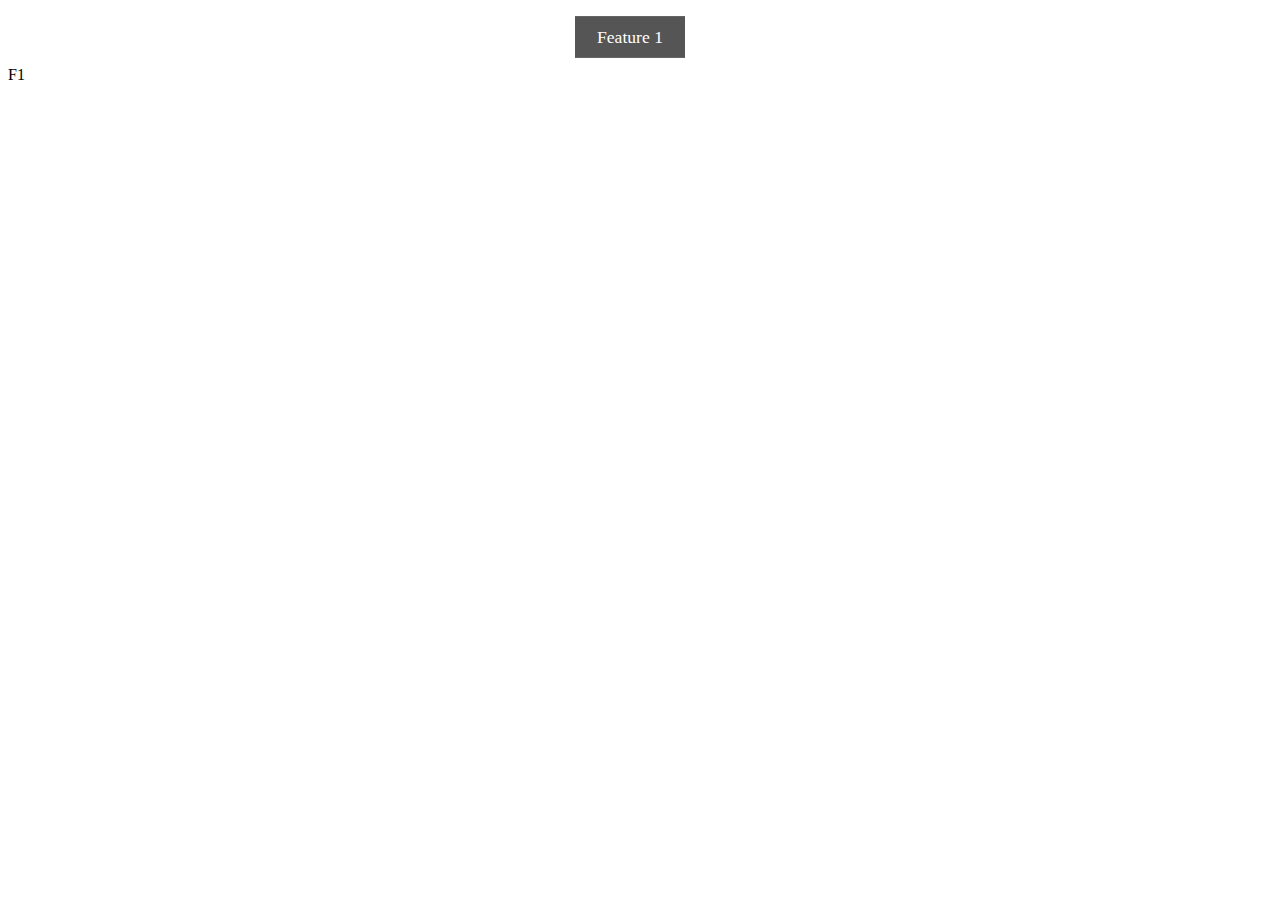
==== pages/feature-1/index.html @ 8eae65cc "fix(feature-2): fixing the link" ====
<!DOCTYPE html>
<html lang="en">
<head>
    <meta charset="UTF-8">
    <meta name="viewport" content="width=device-width, initial-scale=1.0">
    <title>Feature 1</title>

    <link rel="stylesheet" href="./assets/css/style.css">
    <link rel="stylesheet" href="./assets/css/header.css">
</head>
<body>
    <header class="header">
        <a href="../../index.html" class="btn">Home</a>
        <a class="btn active">Feature 1</a>
        <a href="../feature-2/index.html" class="btn">Feature 2</a>
    </header>
    F1
</body>
</html>
---- pages/feature-1/assets/css/header.css ----
/* header.css */

.header {
    display: flex;
    justify-content: center;
    padding: 10px 0;
}

.header .btn {
    color: white;
    text-decoration: none;
    padding: 10px 20px;
    margin: 0 10px;
    transition: background-color 0.5s ease, transform 0.5s ease;
    position: relative; /* Position relative for pseudo-element */
}

.header .btn::before {
    content: '';
    position: absolute;
    bottom: -3px;
    left: 50%;
    width: 0%;
    height: 3px;
    background-color: transparent; /* Initially transparent */
    transition: all 0.5s ease; /* Transition for underline effect */
}

.header .btn:hover, .header .btn.active {
    background-color: #555;
    transform: scale(1.1);
}

.header .btn:hover::before {
    left: 0;
    width: 100%;
    background-color: #ff0000; /* Color for underline effect */
}
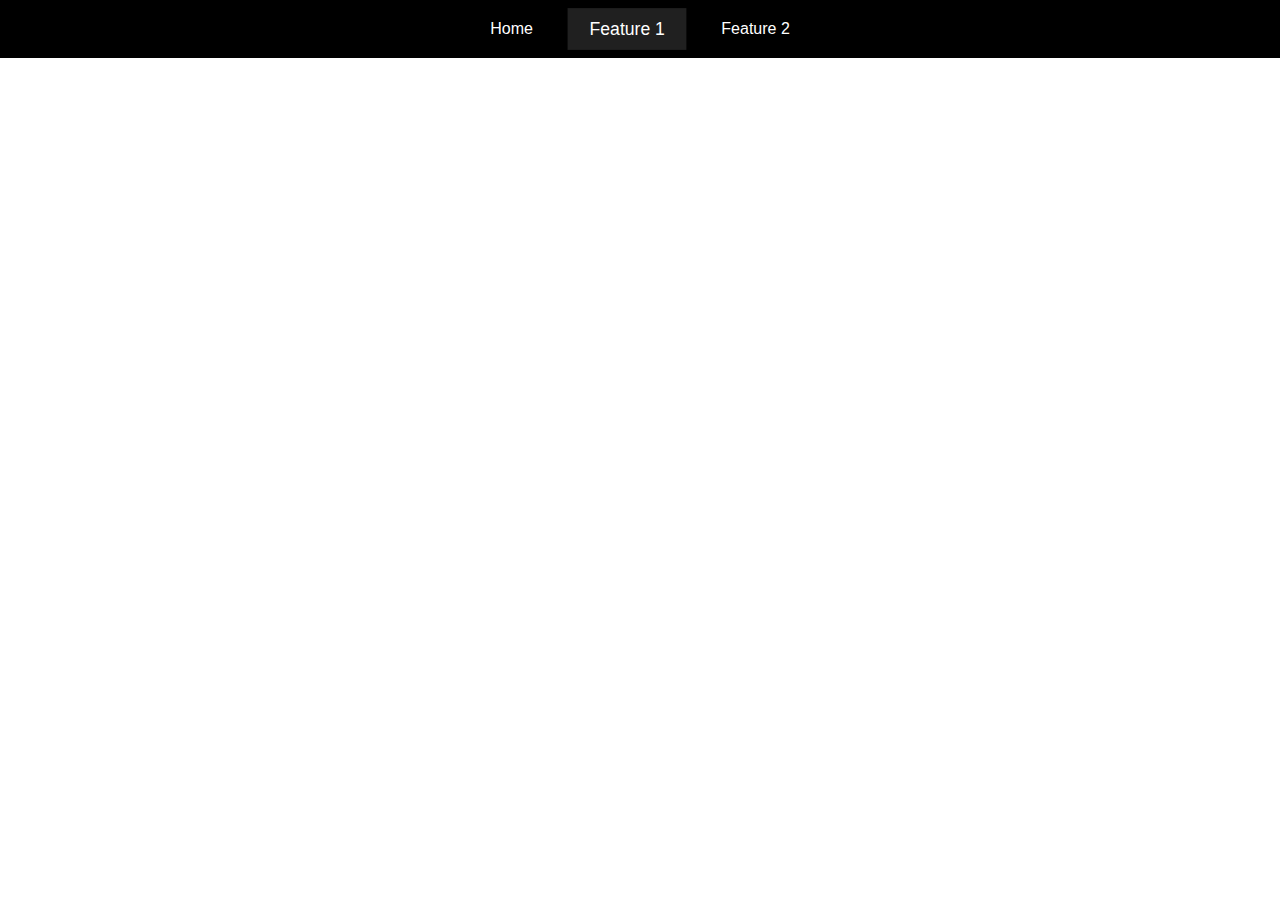
==== commit d5ff0b28: "fix(headers): updated headers" ====
--- a/pages/feature-1/index.html
+++ b/pages/feature-1/index.html
@@ -14,6 +14,6 @@
         <a class="btn active">Feature 1</a>
         <a href="../feature-2/index.html" class="btn">Feature 2</a>
     </header>
-    F1
+
 </body>
 </html>--- a/pages/feature-1/assets/css/style.css
+++ b/pages/feature-1/assets/css/style.css
@@ -0,0 +1,8 @@
+/* style.css */
+
+body {
+    margin: 0;
+    padding: 0;
+    font-family: Arial, sans-serif;
+    box-sizing: border-box;
+}--- a/pages/feature-1/assets/css/header.css
+++ b/pages/feature-1/assets/css/header.css
@@ -4,6 +4,7 @@
     display: flex;
     justify-content: center;
     padding: 10px 0;
+    background-color: black;
 }
 
 .header .btn {
@@ -22,17 +23,17 @@
     left: 50%;
     width: 0%;
     height: 3px;
-    background-color: transparent; /* Initially transparent */
-    transition: all 0.5s ease; /* Transition for underline effect */
+    background-color: #cc0000;
+    transition: all 0.5s ease;
 }
 
 .header .btn:hover, .header .btn.active {
-    background-color: #555;
+    background-color: #e9e9e923;
     transform: scale(1.1);
 }
 
 .header .btn:hover::before {
     left: 0;
     width: 100%;
-    background-color: #ff0000; /* Color for underline effect */
+    background-color: #0025ff; /* Color for underline effect */
 }
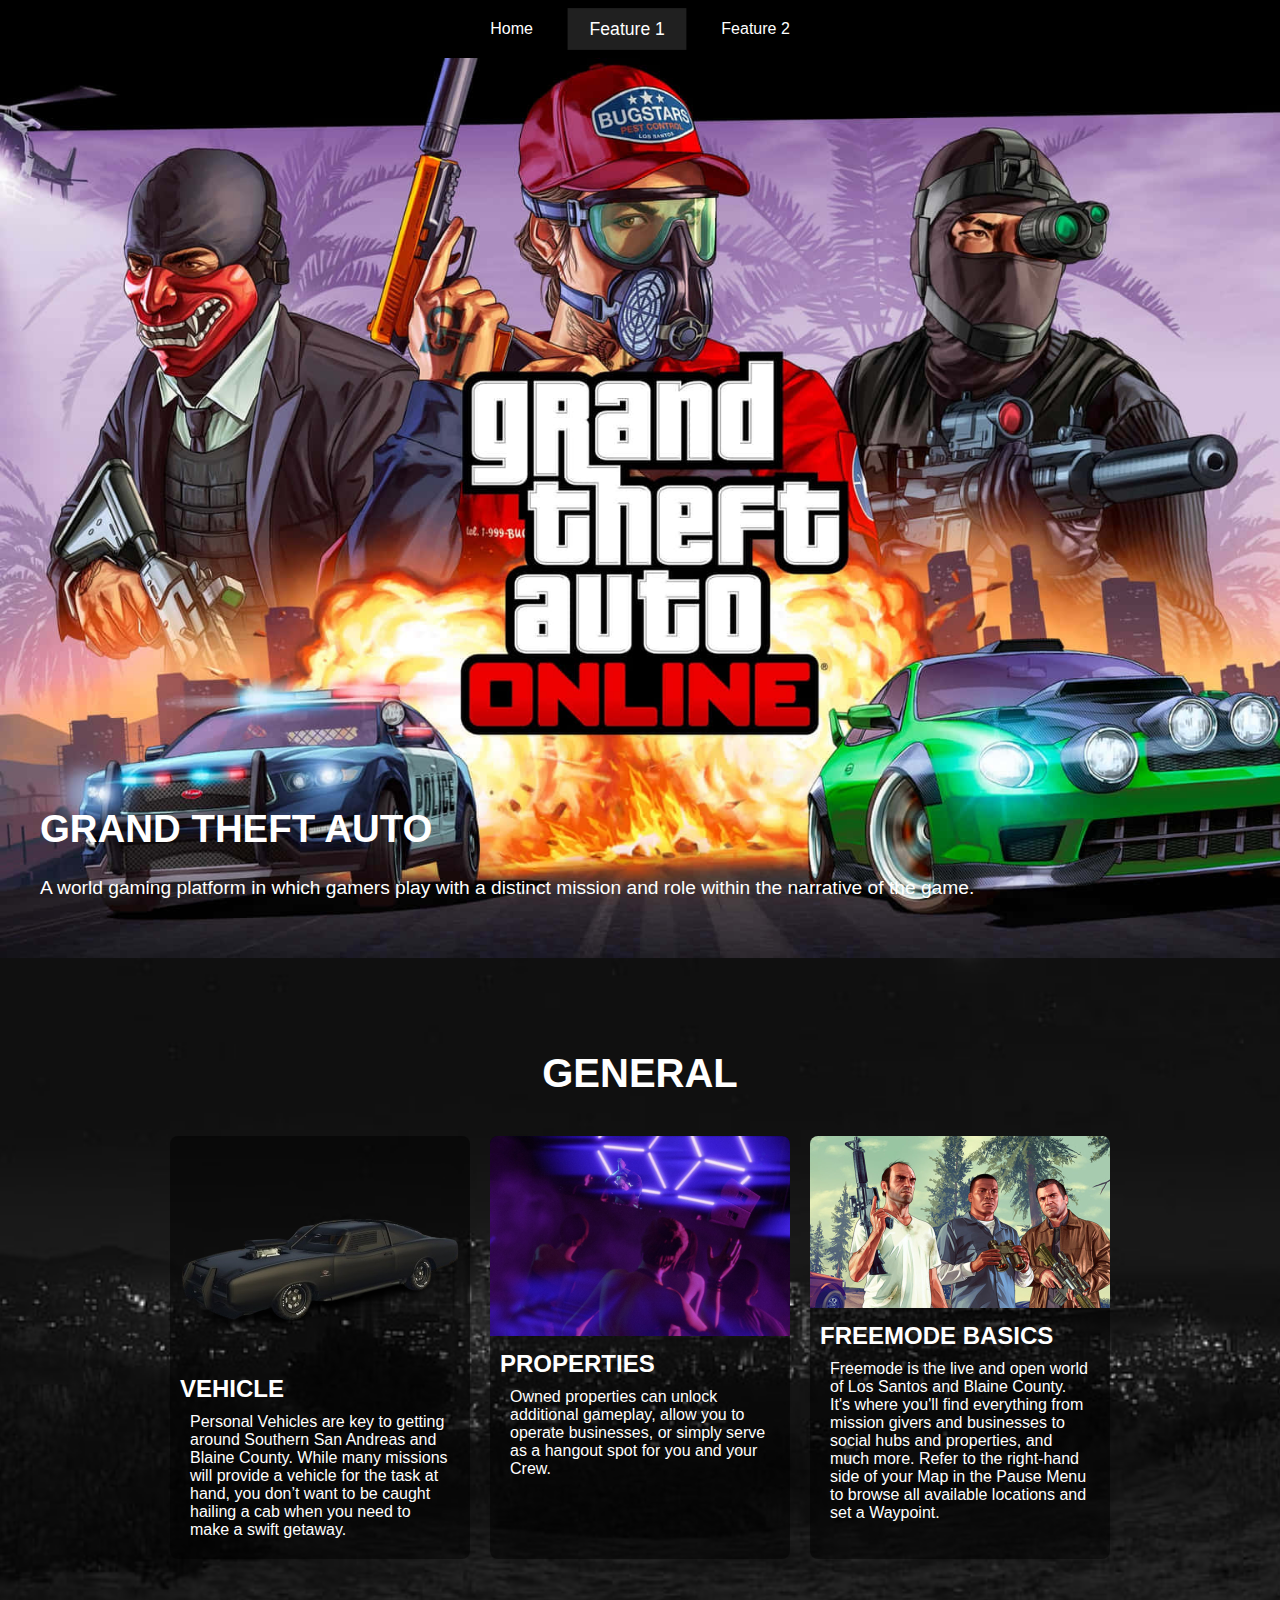
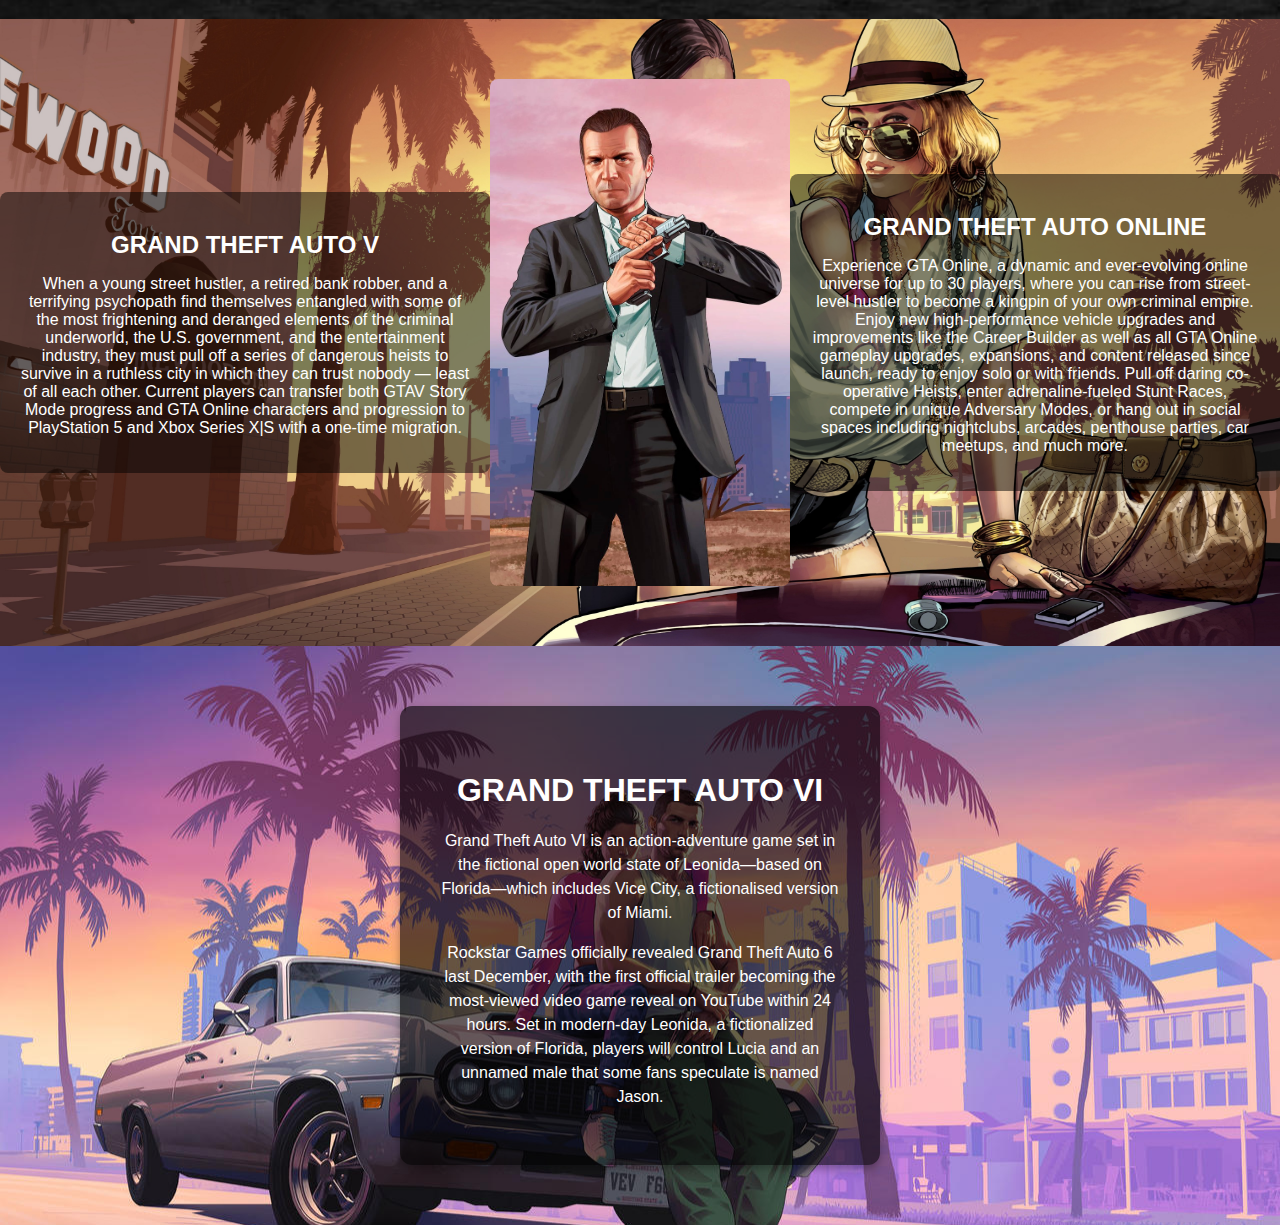
==== commit 5c7d6a88: "refactor(feature-1): updated" ====
--- a/pages/feature-1/index.html
+++ b/pages/feature-1/index.html
@@ -15,5 +15,59 @@
         <a href="../feature-2/index.html" class="btn">Feature 2</a>
     </header>
 
+    <section class="first-section">
+        <div class="description">
+            <h1>GRAND THEFT AUTO</h1>
+            <p>A world gaming platform in which gamers play with a distinct mission and role within the narrative of the game.</p>
+        </div>
+    </section>
+
+    <section class="second-section">
+        <div class="container">
+            <h2>GENERAL</h2>
+            <div class="features">
+                <div class="feature-item">
+                    <img src="../feature-1/assets/img/v-removebg-preview.png" alt="Feature 1">
+                    <h3>VEHICLE</h3>
+                    <p>Personal Vehicles are key to getting around Southern San Andreas and Blaine County. While many missions will provide a vehicle for the task at hand, you don’t want to be caught hailing a cab when you need to make a swift getaway.</p>
+                </div>
+                <div class="feature-item">
+                    <img src="../feature-1/assets/img/nc.jpg" alt="Feature 2">
+                    <h3>PROPERTIES</h3>
+                    <p>Owned properties can unlock additional gameplay, allow you to operate businesses, or simply serve as a hangout spot for you and your Crew.</p>
+                </div>
+                <div class="feature-item">
+                    <img src="../feature-1/assets/img/GTA4.jpg" alt="Feature 3">
+                    <h3>FREEMODE BASICS</h3>
+                    <p>Freemode is the live and open world of Los Santos and Blaine County. It's where you'll find everything from mission givers and businesses to social hubs and properties, and much more. Refer to the right-hand side of your Map in the Pause Menu to browse all available locations and set a Waypoint.</p>
+                </div>
+            </div>
+        </div>
+    </section>
+
+    <section class="third-section">
+        <div class="left-description">
+            <h2>GRAND THEFT AUTO V</h2>
+            <p>When a young street hustler, a retired bank robber, and a terrifying psychopath find themselves entangled with some of the most frightening and deranged elements of the criminal underworld, the U.S. government, and the entertainment industry, they must pull off a series of dangerous heists to survive in a ruthless city in which they can trust nobody — least of all each other.
+                Current players can transfer both GTAV Story Mode progress and GTA Online characters and progression to PlayStation 5 and Xbox Series X|S with a one-time migration.</p>
+        </div>
+        <div class="center-overlay">
+            <img src="../feature-1/assets/img/GTA8.jpg" alt="Overlay Photo">
+        </div>
+        <div class="right-description">
+            <h2>GRAND THEFT AUTO ONLINE</h2>
+            <p>Experience GTA Online, a dynamic and ever-evolving online universe for up to 30 players, where you can rise from street-level hustler to become a kingpin of your own criminal empire.
+                Enjoy new high-performance vehicle upgrades and improvements like the Career Builder as well as all GTA Online gameplay upgrades, expansions, and content released since launch, ready to enjoy solo or with friends. Pull off daring co-operative Heists, enter adrenaline-fueled Stunt Races, compete in unique Adversary Modes, or hang out in social spaces including nightclubs, arcades, penthouse parties, car meetups, and much more.</p>
+        </div>
+    </section>
+
+    <section class="fourth-section">
+        <div class="card">
+            <h2>GRAND THEFT AUTO VI</h2>
+            <p>Grand Theft Auto VI is an action-adventure game set in the fictional open world state of Leonida—based on Florida—which includes Vice City, a fictionalised version of Miami.</p>
+            <p>Rockstar Games officially revealed Grand Theft Auto 6 last December, with the first official trailer becoming the most-viewed video game reveal on YouTube within 24 hours. Set in modern-day Leonida, a fictionalized version of Florida, players will control Lucia and an unnamed male that some fans speculate is named Jason.</p>
+        </div>
+    </section>
+
 </body>
 </html>--- a/pages/feature-1/assets/css/style.css
+++ b/pages/feature-1/assets/css/style.css
@@ -5,4 +5,163 @@
     padding: 0;
     font-family: Arial, sans-serif;
     box-sizing: border-box;
-}+}
+
+/* First Section Styles */
+.first-section {
+    position: relative;
+    width: 100%;
+    height: 100vh;
+    background: url('../img/GTA10.jpg') no-repeat center center/cover;
+    display: flex;
+    align-items: flex-end; /* Align content to the bottom */
+}
+
+.description {
+    background-color: transparent;
+    font-size: larger;
+    color: white;
+    padding: 20px;
+    margin: 20px;
+}
+
+/* Second Section Styles */
+.second-section {
+    background: url('../img/GTA3.jpg') no-repeat center center/cover;
+    padding: 60px 0;
+    color: white;
+}
+
+.second-section .container {
+    width: 80%;
+    margin: 0 auto;
+    text-align: center;
+}
+
+.second-section h2 {
+    font-size: 2.5rem;
+    margin-bottom: 40px;
+}
+
+.second-section .features {
+    display: flex;
+    flex-wrap: wrap;
+    gap: 20px;
+    justify-content: center;
+}
+
+.second-section .feature-item {
+    background-color: rgba(0, 0, 0, 0.5); /* Semi-transparent background */
+    border-radius: 8px;
+    overflow: hidden;
+    max-width: 300px;
+    text-align: left;
+}
+
+.second-section .feature-item img {
+    width: 100%;
+    height: auto;
+}
+
+.second-section .feature-item h3 {
+    font-size: 1.5rem;
+    margin: 10px;
+}
+
+.second-section .feature-item p {
+    font-size: 1rem;
+    margin: 10px;
+    padding: 0 10px 10px;
+}
+
+/* Third Section Styles */
+.third-section {
+    display: grid;
+    grid-template-columns: 1fr 300px 1fr;
+    grid-template-areas: 
+        "left-description center-overlay right-description";
+    background: url('../img/GTA7.jpg') no-repeat center center/cover;
+    padding: 60px 0;
+    color: white;
+    align-items: center;
+    text-align: center;
+}
+
+.third-section .left-description {
+    grid-area: left-description;
+    padding: 20px;
+    background-color: rgba(0, 0, 0, 0.5); /* Semi-transparent background */
+    border-radius: 8px;
+}
+
+.third-section .center-overlay {
+    grid-area: center-overlay;
+    display: flex;
+    align-items: center;
+    justify-content: center;
+}
+
+.third-section .center-overlay img {
+    max-width: 100%;
+    height: auto;
+    border-radius: 8px;
+}
+
+.third-section .right-description {
+    grid-area: right-description;
+    padding: 20px;
+    background-color: rgba(0, 0, 0, 0.5); /* Semi-transparent background */
+    border-radius: 8px;
+}
+
+.third-section h2 {
+    font-size: 1.5rem;
+    margin-bottom: 10px;
+}
+
+.third-section p {
+    font-size: 1rem;
+}
+
+.logo{
+    height: -50%;
+    width: -10;
+}
+
+/* Fourth Section Styles */
+.fourth-section {
+    background: url('../img/GTA11.jpg') no-repeat center center/cover;
+    padding: 60px 0;
+    display: flex;
+    align-items: center;
+    justify-content: center;
+}
+
+.card {
+    background-color: rgba(0, 0, 0, 0.6); /* Semi-transparent background */
+    color: white;
+    padding: 40px;
+    max-width: 400px;
+    text-align: center;
+    border-radius: 12px;
+    box-shadow: 0 4px 8px rgba(0, 0, 0, 0.3);
+    transition: transform 0.3s ease, box-shadow 0.3s ease;
+}
+
+.card h2 {
+    font-size: 2rem;
+    margin-bottom: 20px;
+}
+
+.card p {
+    font-size: 1rem;
+    line-height: 1.5;
+}
+
+.card:hover {
+    transform: translateY(-10px);
+    box-shadow: 0 8px 16px rgba(0, 0, 0, 0.4);
+}
+
+
+
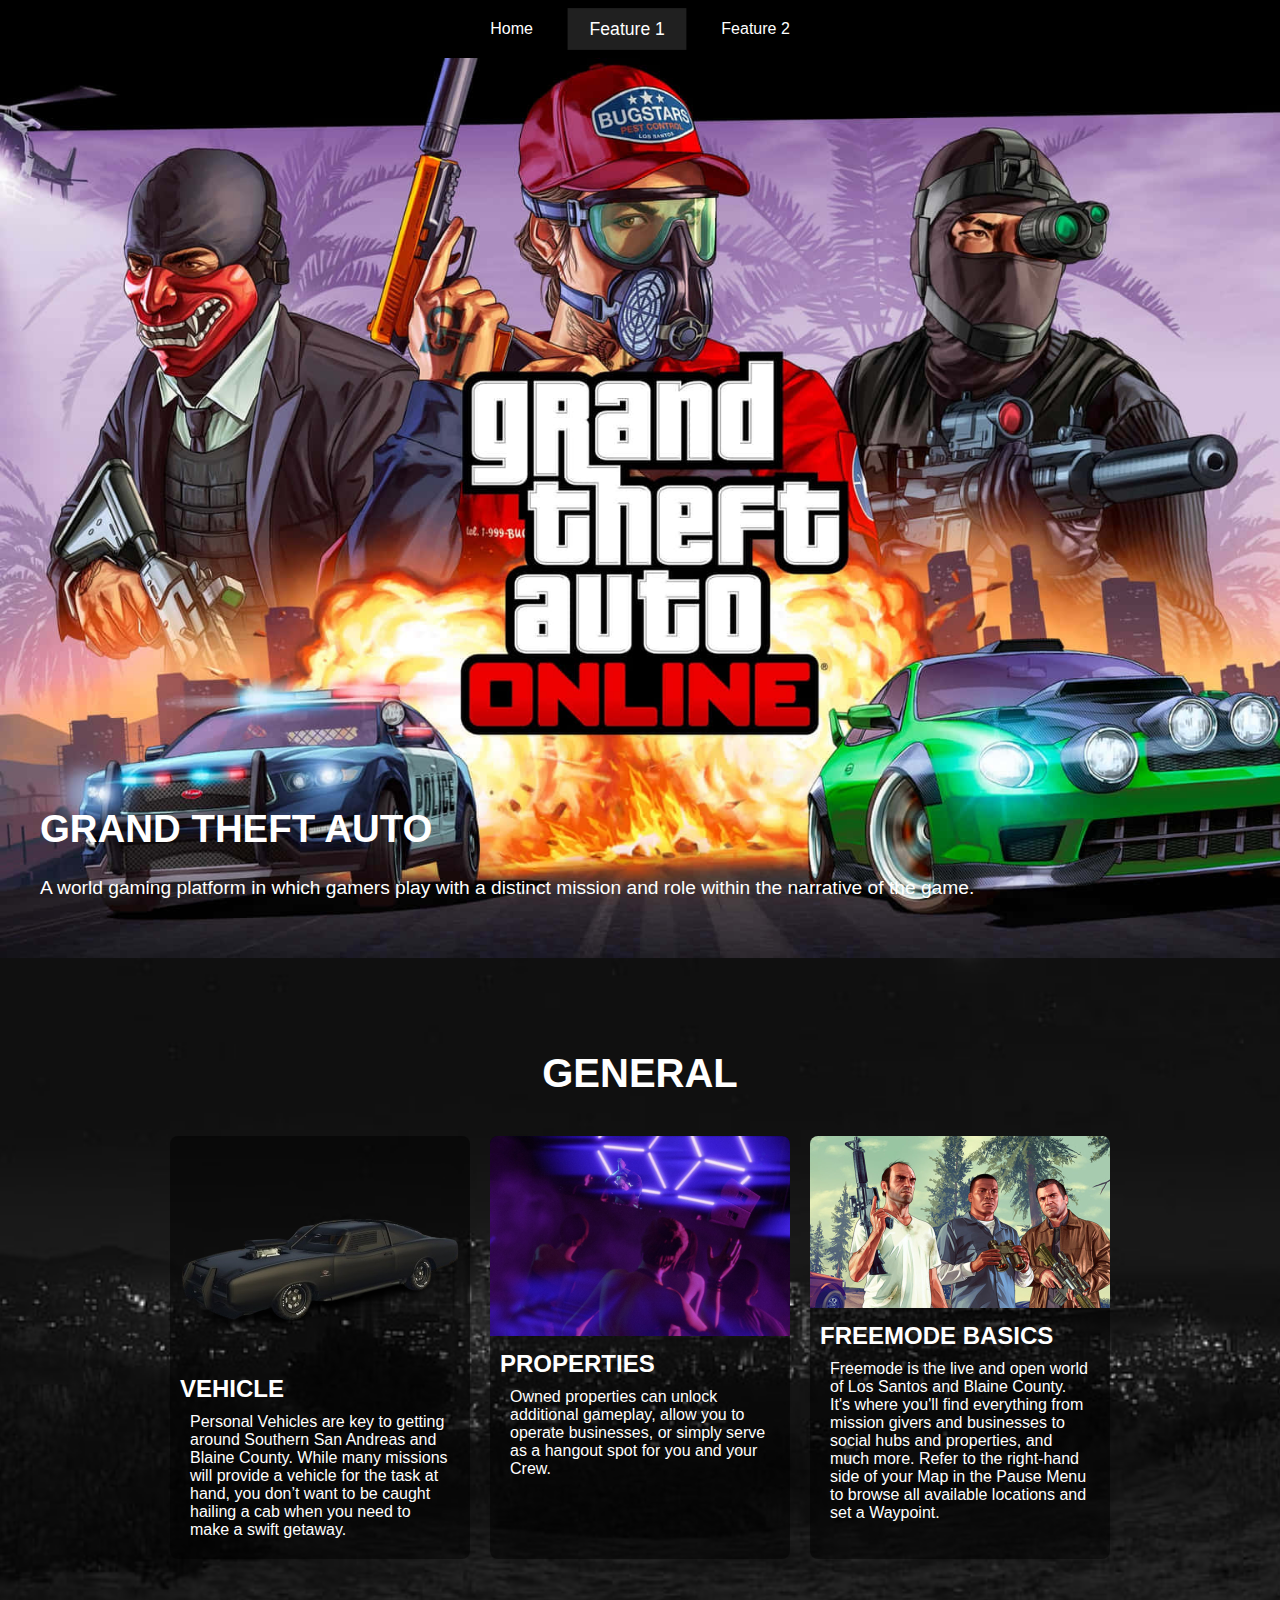
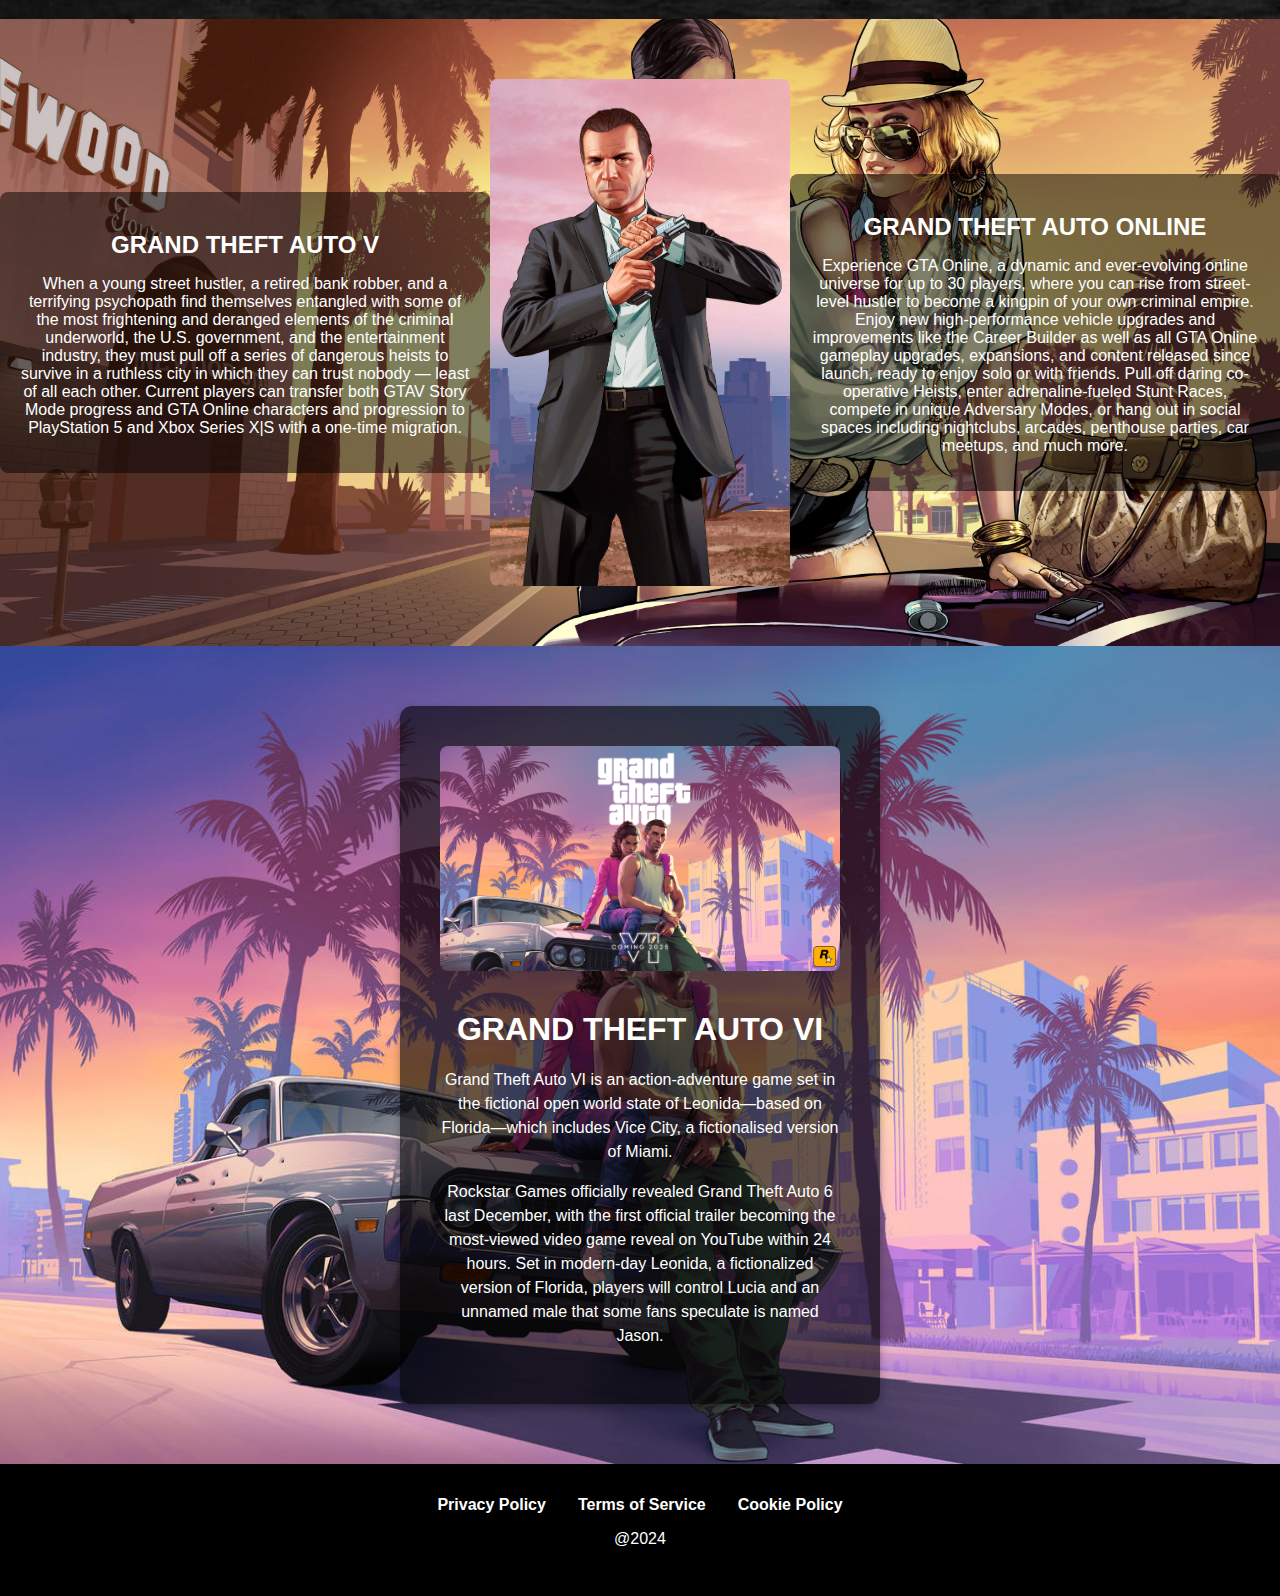
==== commit 9b57dc89: "feat(feature-1): adding footer" ====
--- a/pages/feature-1/index.html
+++ b/pages/feature-1/index.html
@@ -63,11 +63,23 @@
 
     <section class="fourth-section">
         <div class="card">
+            <img src="../feature-1/assets/img/GTA12.jpg" alt="Card Image" class="card-img">
             <h2>GRAND THEFT AUTO VI</h2>
             <p>Grand Theft Auto VI is an action-adventure game set in the fictional open world state of Leonida—based on Florida—which includes Vice City, a fictionalised version of Miami.</p>
             <p>Rockstar Games officially revealed Grand Theft Auto 6 last December, with the first official trailer becoming the most-viewed video game reveal on YouTube within 24 hours. Set in modern-day Leonida, a fictionalized version of Florida, players will control Lucia and an unnamed male that some fans speculate is named Jason.</p>
         </div>
     </section>
 
+    <footer class="footer-modern">
+        <div class="container">
+          <nav class="footer-nav">
+            <a href="">Privacy Policy</a>
+            <a href="">Terms of Service</a>
+            <a href="">Cookie Policy</a>
+          </nav>
+          <p>@2024</p>
+        </div>
+      </footer>
+
 </body>
 </html>--- a/pages/feature-1/assets/css/style.css
+++ b/pages/feature-1/assets/css/style.css
@@ -147,6 +147,12 @@
     box-shadow: 0 4px 8px rgba(0, 0, 0, 0.3);
     transition: transform 0.3s ease, box-shadow 0.3s ease;
 }
+.card .card-img {
+    width: 100%;
+    height: auto;
+    border-radius: 8px;
+    margin-bottom: 10px;
+}
 
 .card h2 {
     font-size: 2rem;
@@ -163,5 +169,30 @@
     box-shadow: 0 8px 16px rgba(0, 0, 0, 0.4);
 }
 
+.footer-modern {
+    background-color: #000000;
+    color: #ffffff;
+    text-align: center;
+    padding: 2rem 0;
+  
+    .container {
+      max-width: 1200px;
+      margin: 0 auto;
+    }
+  
+    .footer-nav {
+      display: flex;
+      justify-content: center;
+      gap: 2rem;
+      margin-bottom: 1rem;
+  
+      a {
+        color: #ffffff;
+        text-decoration: none;
+        font-weight: bold;
+  
+      }
+    }
+  }
 
 
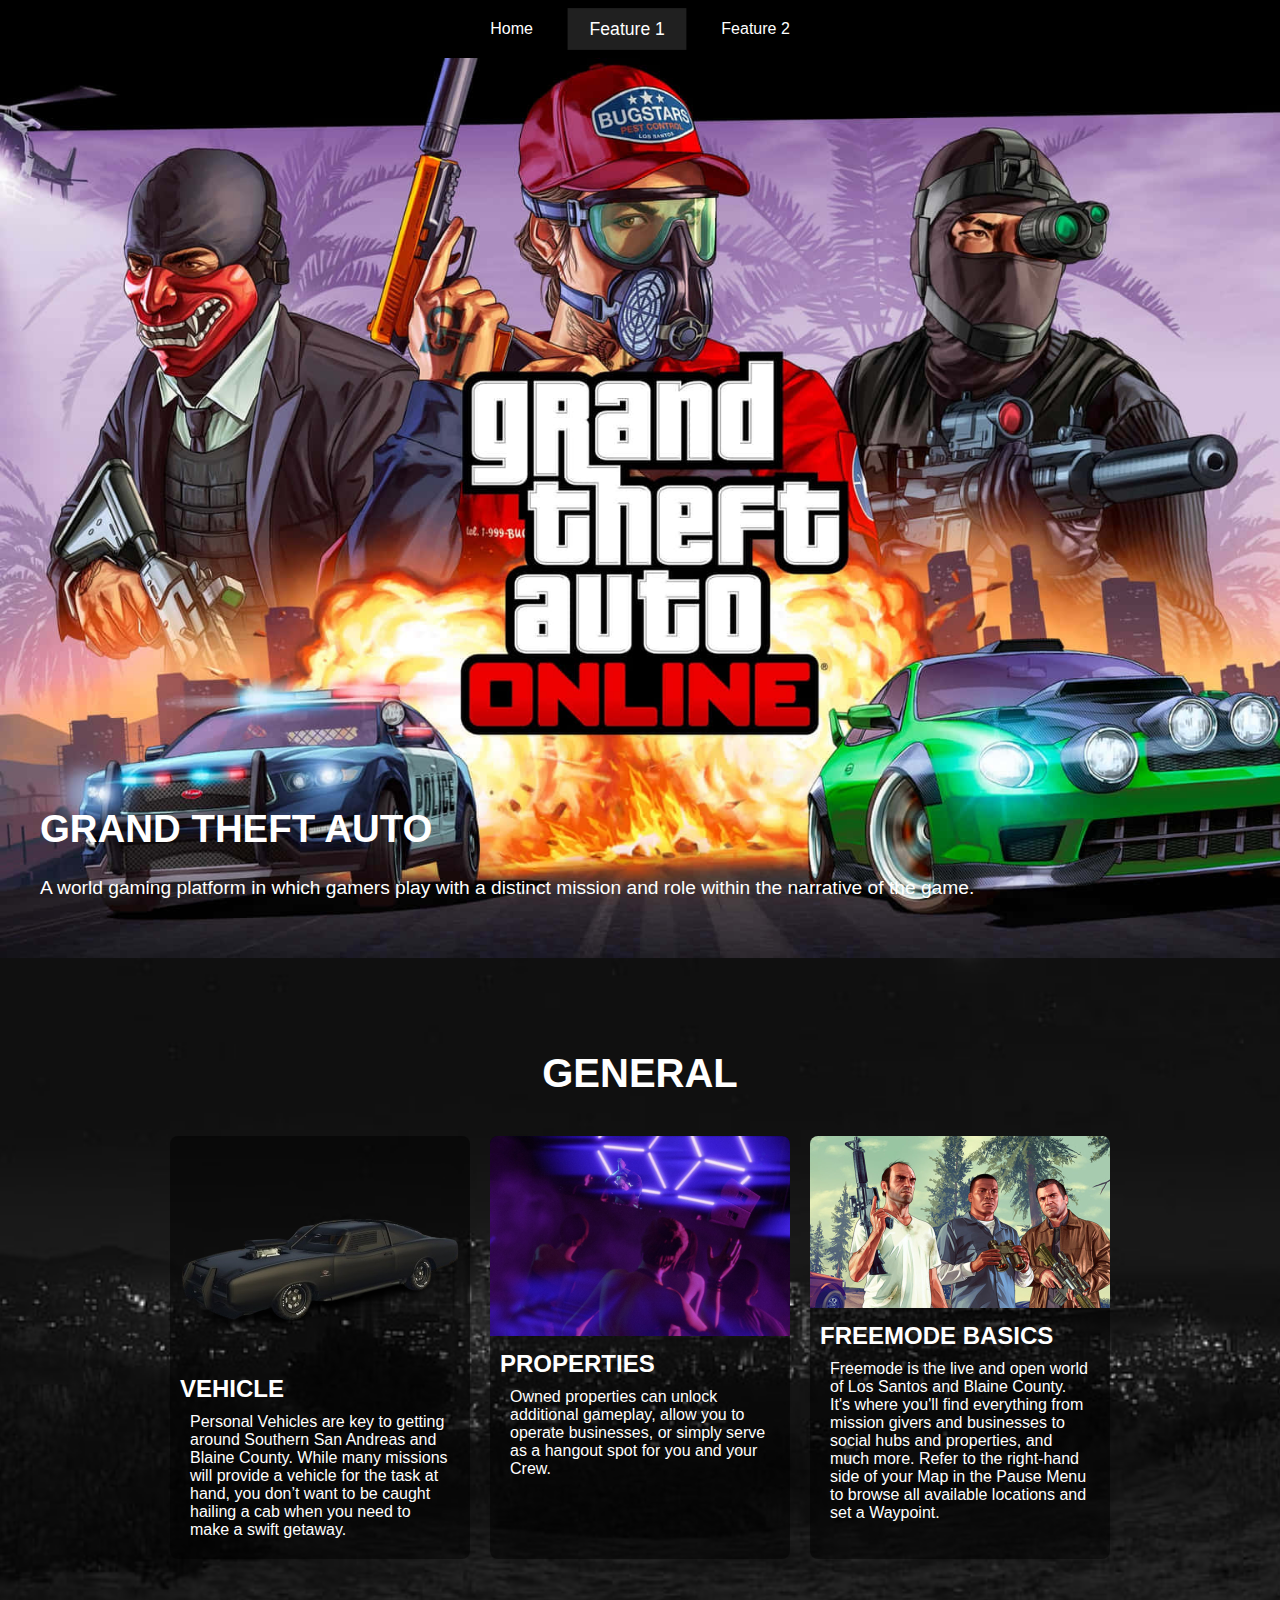
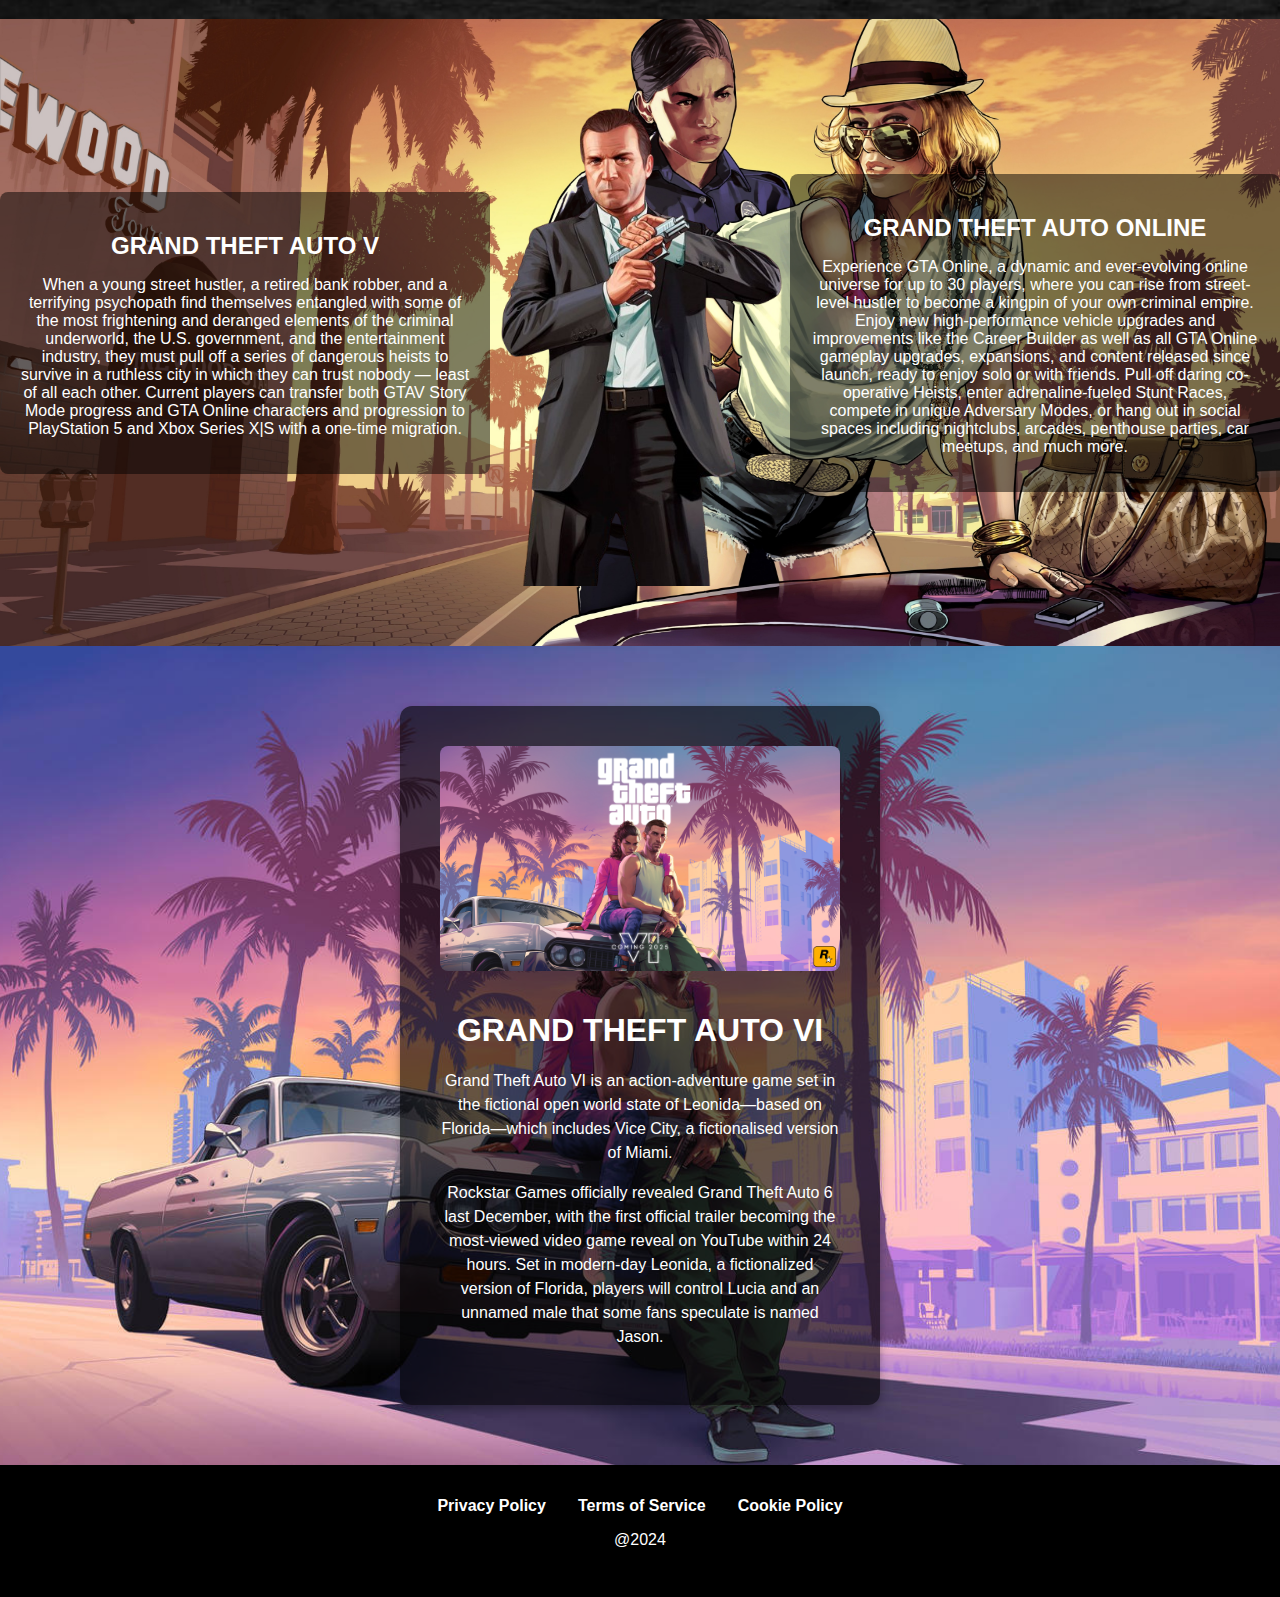
==== commit c48124d2: "feat(feature-1): change img on third-sec" ====
--- a/pages/feature-1/index.html
+++ b/pages/feature-1/index.html
@@ -52,7 +52,7 @@
                 Current players can transfer both GTAV Story Mode progress and GTA Online characters and progression to PlayStation 5 and Xbox Series X|S with a one-time migration.</p>
         </div>
         <div class="center-overlay">
-            <img src="../feature-1/assets/img/GTA8.jpg" alt="Overlay Photo">
+            <img src="../feature-1/assets/img/GTA8-removebg-preview.png" alt="Overlay Photo">
         </div>
         <div class="right-description">
             <h2>GRAND THEFT AUTO ONLINE</h2>
